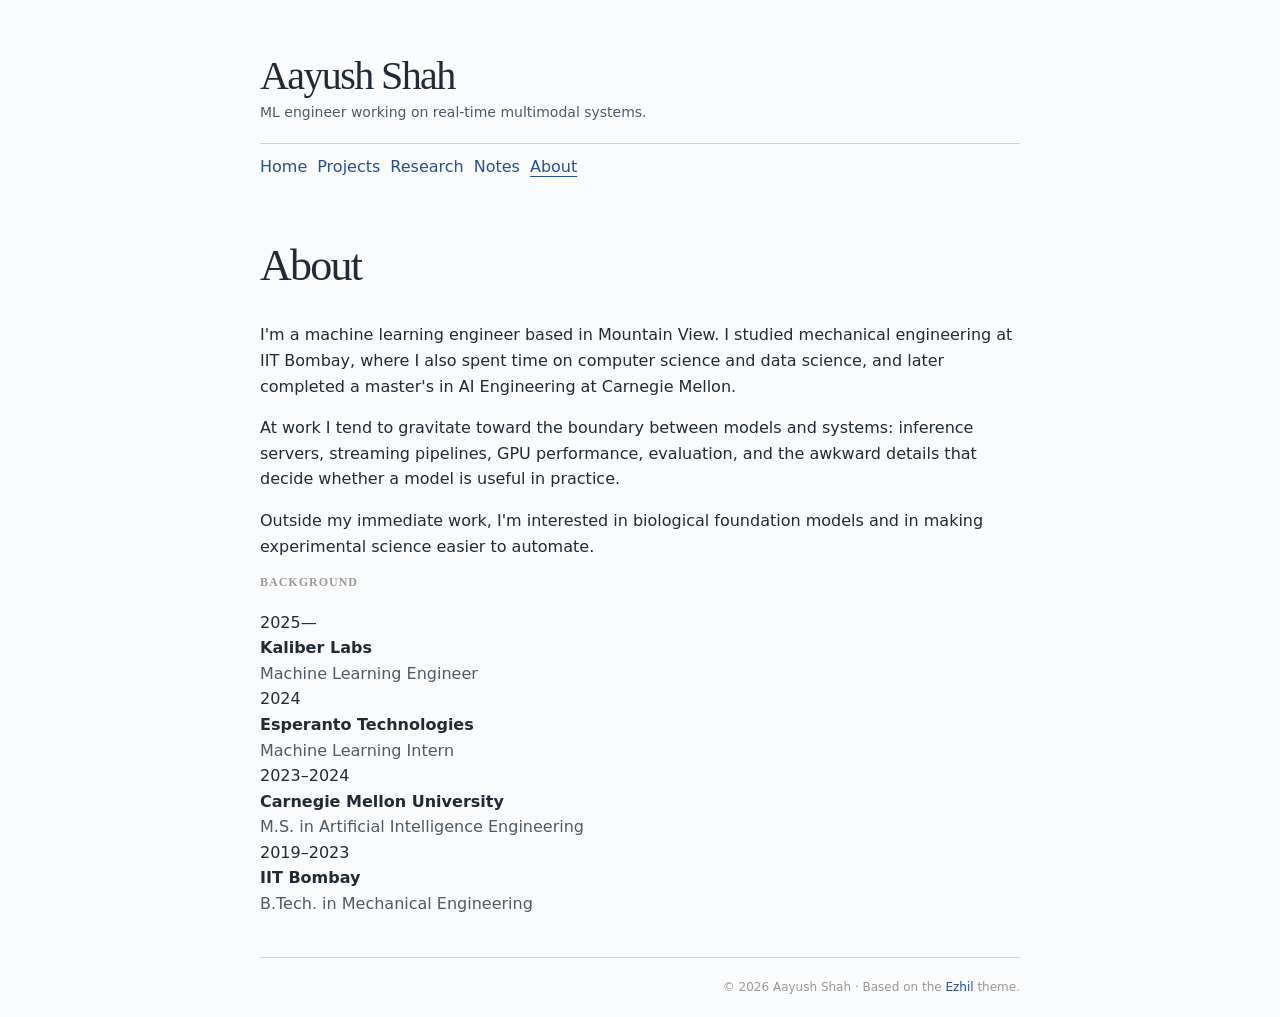
==== about.html @ 6363c4df "Publish Aayush Shah’s personal portfolio" ====
<!doctype html>
<html lang="en">
<head>
  <meta charset="utf-8">
  <meta name="viewport" content="width=device-width, initial-scale=1">
  <meta name="description" content="About Aayush Shah.">
  <title>About — Aayush Shah</title>
  <link rel="preconnect" href="https://fonts.googleapis.com">
  <link rel="preconnect" href="https://fonts.gstatic.com" crossorigin>
  <link href="https://fonts.googleapis.com/css?family=Ubuntu:300,400,300italic,400italic%7CRaleway:200,300&display=swap" rel="stylesheet">
  <link rel="stylesheet" href="css/normalize.css">
  <link rel="stylesheet" href="css/main.css">
  <link rel="stylesheet" href="css/aayush.css">
</head>
<body>
  <div class="container wrapper">
    <header class="header">
      <h1 class="site-title"><a href="index.html">Aayush Shah</a></h1>
      <div class="site-description"><h2>ML engineer working on real-time multimodal systems.</h2></div>
      <nav class="nav" aria-label="Main navigation"><ul class="flat"><li><a href="index.html">Home</a></li><li><a href="projects.html">Projects</a></li><li><a href="research.html">Research</a></li><li><a href="notes.html">Notes</a></li><li><a href="about.html" aria-current="page">About</a></li></ul></nav>
    </header>

    <main class="post">
      <header class="post-header"><h1 class="title">About</h1></header>
      <p>I'm a machine learning engineer based in Mountain View. I studied mechanical engineering at IIT Bombay, where I also spent time on computer science and data science, and later completed a master's in AI Engineering at Carnegie Mellon.</p>
      <p>At work I tend to gravitate toward the boundary between models and systems: inference servers, streaming pipelines, GPU performance, evaluation, and the awkward details that decide whether a model is useful in practice.</p>
      <p>Outside my immediate work, I'm interested in biological foundation models and in making experimental science easier to automate.</p>

      <section class="section timeline">
        <h2 class="section-header">Background</h2>
        <div class="post"><div class="meta">2025—</div><strong>Kaliber Labs</strong><br><span class="quiet">Machine Learning Engineer</span></div>
        <div class="post"><div class="meta">2024</div><strong>Esperanto Technologies</strong><br><span class="quiet">Machine Learning Intern</span></div>
        <div class="post"><div class="meta">2023–2024</div><strong>Carnegie Mellon University</strong><br><span class="quiet">M.S. in Artificial Intelligence Engineering</span></div>
        <div class="post"><div class="meta">2019–2023</div><strong>IIT Bombay</strong><br><span class="quiet">B.Tech. in Mechanical Engineering</span></div>
      </section>

    </main>
  </div>

  <footer class="footer wrapper"><nav class="nav"><div>© 2026 Aayush Shah · Based on the <a href="https://github.com/vividvilla/ezhil">Ezhil</a> theme.</div></nav></footer>
</body>
</html>
---- css/main.css ----
body {
    /* Sticky footer: content grows to fill the viewport, footer sits below it. */
    display: flex;
    flex-direction: column;
    min-height: 100vh;
    font-family: "ubuntu", sans-serif;
    font-weight: 400;
    color: #333;
    line-height: 1.6;
    font-size: 16px;
}

a, a:hover {
    color: #a00;
    text-decoration: none;
    word-break: break-word;
}

html,button,input,select,textarea {
    color: #333;
}

::-moz-selection {
    background: #b3d4fc;
    text-shadow: none;
}

::selection {
    background: #b3d4fc;
    text-shadow: none;
}

hr {
    display: block;
    height: 1px;
    border: 0;
    border-top: 1px solid #ccc;
    margin: 1rem 0;
    padding: 0;
}

img {
    margin: 10px auto 10px auto;
    max-width: 100%;
    display: block;
}

a img {
    border:none;
}

figure {
    margin: 0;
    text-align: center;
}

fieldset {
    border: 0;
    margin: 0;
    padding: 0;
}

textarea {
    resize: vertical;
}

blockquote {
    margin-left: 1rem;
    font-style: italic;
    font-size: 1.4rem;
    font-family: Georgia,bitstream charter,serif;
    border-left: 3px solid;
    border-color: #a00;
    padding-left: 20px;
}

blockquote cite {
    font-size: 70%;
    opacity: .8;
}

blockquote em {
    font-weight: 600;
}

a,a:hover {
    color: #a00;
    text-decoration: none
}

a:hover {
    text-decoration: underline
}

h1,h2,h3,h4,h5,h6 {
    font-family: raleway,sans-serif;
    line-height: 1.2;
    color: #333;
    font-weight: 200;
}

h1 {
    font-size: 2.75rem;
}

h2 {
    font-size: 2rem;
}

h3 {
    font-size: 1.6rem;
}

h4 {
    font-size: 1.2rem;
}

h5 {
    font-size: 1rem;
}

h6 {
    font-size: .9rem;
}

.align-center {
    text-align: center;
}

.align-left {
    text-align: left;
}

.align-right {
    text-align: right;
}

.container {
    max-width: 800px;
}

ul {
    padding-left: 15px;
}

ul.flat {
    margin: 0;
    padding: 0;
}

ul.flat li {
    display: inline-block;
    list-style: none;
    margin-left: 0;
}

.prevent-collapse {
    min-height: .1rem
}

.page-title {
    margin: 0;
}

.smaller {
    font-size: 70%;
}

ul {
    list-style: disc inside;
}

.site-title a {
	color: #333;
	text-decoration: none !important;
}

.post ul li {
    margin-bottom: 10px;
}

.post ul li p {
    display: inline;
}

.highlight pre {
    margin-bottom: 0;
    margin-top: 0;
    padding: 20px;
}

/* Fallback only: the syntax highlighting style paints its own background. */
.highlight {
    background-color: #FAFAFA;
}

code {
    font-family: ui-monospace, SFMono-Regular, Menlo, Consolas, monospace;
    font-size: 85%;
    background-color: #f4f4f4;
    border-radius: 4px;
    padding: 0.15em 0.35em;
}

pre code {
    display: inline-block;
    font-size: 100%;
    background-color: transparent;
    border-radius: 0;
    padding: 0;
}

pre {
    overflow-x: auto;
}
  

.wrapper {
    width: 100%;
    max-width: 760px;
    margin: 0 auto;
}

.container {
    margin-top: 50px;
    flex: 1 0 auto;
}

.header {
    margin-bottom: 20px;
    padding-bottom: 20px;
}

.header h1,
.header h2 {
    margin: 0;
    padding: 0;
    font-size: 2rem;
    line-height: 1.3em;
}

.header h2 {
    font-size: 1.125rem;
}

.header nav {
    margin-top: 20px;
    border-top: 1px solid #f4f4f4;
}

.header nav ul,
.header nav li {
    margin: 0;
}

.header nav ul.flat {
    padding: 0;
}

.header nav ul.flat li {
    display: inline-block;
    list-style: none;
    margin-left: 0;
    margin-right: 10px;
    margin-top: 10px;
    text-transform: capitalize;
}

.header .site-description {
    display: flex;
    justify-content: space-between;
}

.header .site-description nav {
    margin: 0;
    padding: 0;
    border: none;
    min-width: 50px;
    margin-left: 15px;
}

.header .site-description nav ul svg {
    max-height: 15px;
}

/* Only rendered once the inline script has resolved a theme, so it stays
   hidden when JavaScript is unavailable and the button would do nothing. */
.header nav ul.flat li.theme-switch {
    display: none;
}

[data-theme] .header nav ul.flat li.theme-switch {
    display: inline-block;
}

.theme-switch button {
    padding: 0;
    border: 0;
    background: none;
    color: #a00;
    cursor: pointer;
    line-height: 1;
    vertical-align: middle;
}

.theme-switch .icon-to-light,
[data-theme="dark"] .theme-switch .icon-to-dark {
    display: none;
}

[data-theme="dark"] .theme-switch .icon-to-light {
    display: inline-block;
}

.section .section-header {
    font-size: 0.75rem;
    font-weight: 600;
    text-transform: uppercase;
    color: #999;
    margin-bottom: 20px;
    letter-spacing: 1px;
}

.recent-posts .posts .post {
    margin-bottom: 30px;
}

.recent-posts .posts .post .meta,
.post .post-header .meta,
.list .posts .post .meta {
    font-size: 0.725rem;
    color: #999;
    margin-bottom: 4px;
}

.post .post-header {
    margin-bottom: 30px;
}

.post .post-header .title {
    margin: 0;
}

.post-tags a {
	margin-right: 5px;
}

.post .post-header .meta {
    padding-left: 5px;
    margin-top: 10px;
}

.post .draft-label {
    color: #a00;
    text-decoration: none;
    padding: 2px 4px;
    border-radius: 4px;
    margin-left: 6px;
    background-color: #f9f2f4;
}

.post-tags .tags li {
    margin-bottom: 0;
    margin-top: 20px;
}

.post-tags .tags a {
    display: inline-block;
    border: 1px solid #a00;
    border-radius: 4px;
    padding: 0px 6px;
    color: #a00;
    line-height: 20px;
    font-size: 12px;
    text-decoration: none;
    margin: 0 1px;
}

.list .posts .post .meta {
    margin-bottom: 0;
    margin-left: 5px;
}

.footer {
    text-align: right;
    font-size: 0.75em;
    color: #999;
    border-top: 1px solid #f4f4f4;
    padding: 20px 0;
    margin-top: 40px;
    flex-shrink: 0;
}

.page-title {
    margin-bottom: 0;
}

.tag-cloud {
    margin-top: 20px;
}

.tag-cloud a {
    margin-right: 15px;
}

.pagination {
    margin: 0;
    padding: 0;
    text-align: left;
    display: flex;
    justify-content: space-between;
}

.pagination li {
    list-style: none;
    display: inline-block;
    margin: 0;
    padding: 0;
}

.pagination .page-prev {
    margin-right: 20px;
    padding-right: 20px;
}

.pagination .page-item.page-prev {
    text-align: left;
}

.pagination .page-item.page-next {
    text-align: right;
}

table th {
    background-color: #f4f4f4;
}

table th, table td {
    padding: 10px 20px;
    border: 1px solid #dddddd;
}

@media (max-width: 767px) {
    body {
        padding: 20px;
    }

    h1 {
        font-size: 1.8rem;
    }

    h2 {
        font-size: 1.6rem;
    }

    h3 {
        font-size: 1.2rem;
    }

    h4 {
        font-size: 1rem;
    }

    .container {
        margin-top: 10px;
    }
}
---- css/aayush.css ----
:root { --page:#fafbfc; --ink:#202b35; --blue:#274f96; --line:#cad3d9; --muted:#4e5b65; }
html,body {background:var(--page);color:var(--ink)}
body {font-family:system-ui,sans-serif}
.wrapper {width:min(90%,760px)}
h1,h2,h3,h4,.header h1,.site-title a {color:var(--ink);font-family:Georgia,serif;font-weight:normal;letter-spacing:-.04em}
.header {margin-bottom:40px}
.header h1 {font-size:2.5rem}.header h2 {font:14px/1.5 system-ui,sans-serif;color:var(--muted);letter-spacing:0}
.header nav,.footer,.project-entry,.publication {border-color:var(--line)}
a,a:hover,.footer a,.post a {color:var(--blue);text-underline-offset:4px}
.header nav a[aria-current] {text-decoration:underline}
a:focus-visible {outline:3px solid var(--blue);outline-offset:3px}
.quiet,.project-entry-result,.project-kicker,.project-hero-figure figcaption {color:var(--muted)}
.project-entry,.publication,.project-section {margin-bottom:35px}
.project-entry h2,.publication h2 {margin:6px 0;font-size:1.6rem}
.project-entry p,.publication p {margin-top:4px}
.project-kicker,.project-entry-result,.project-hero-figure figcaption {font:12px/1.5 ui-monospace,monospace}
.project-kicker {margin-bottom:12px}
.project-note .post-header .title {font-size:clamp(34px,5vw,54px)}
.project-hero-figure {margin:32px 0}.project-hero-figure img {width:100%;border:1px solid var(--line)}
.project-hero-figure figcaption {text-align:left}
.project-facts {display:flex;flex-wrap:wrap;gap:22px;padding:16px 0;border-block:1px solid var(--line)}
.project-facts div {flex:1;min-width:100px}
.project-facts dt {font-size:13px}.project-facts dd {margin:4px 0;font:24px Georgia,serif}
.confidential-note,.site-note {background:#e8f1ed;padding:16px;border-left:3px solid #dc522d}
.section-header {color:var(--muted)}
@media(max-width:767px){.wrapper{width:90%;padding:0}.container{margin-top:24px}.header nav ul.flat li{margin-right:10px}}
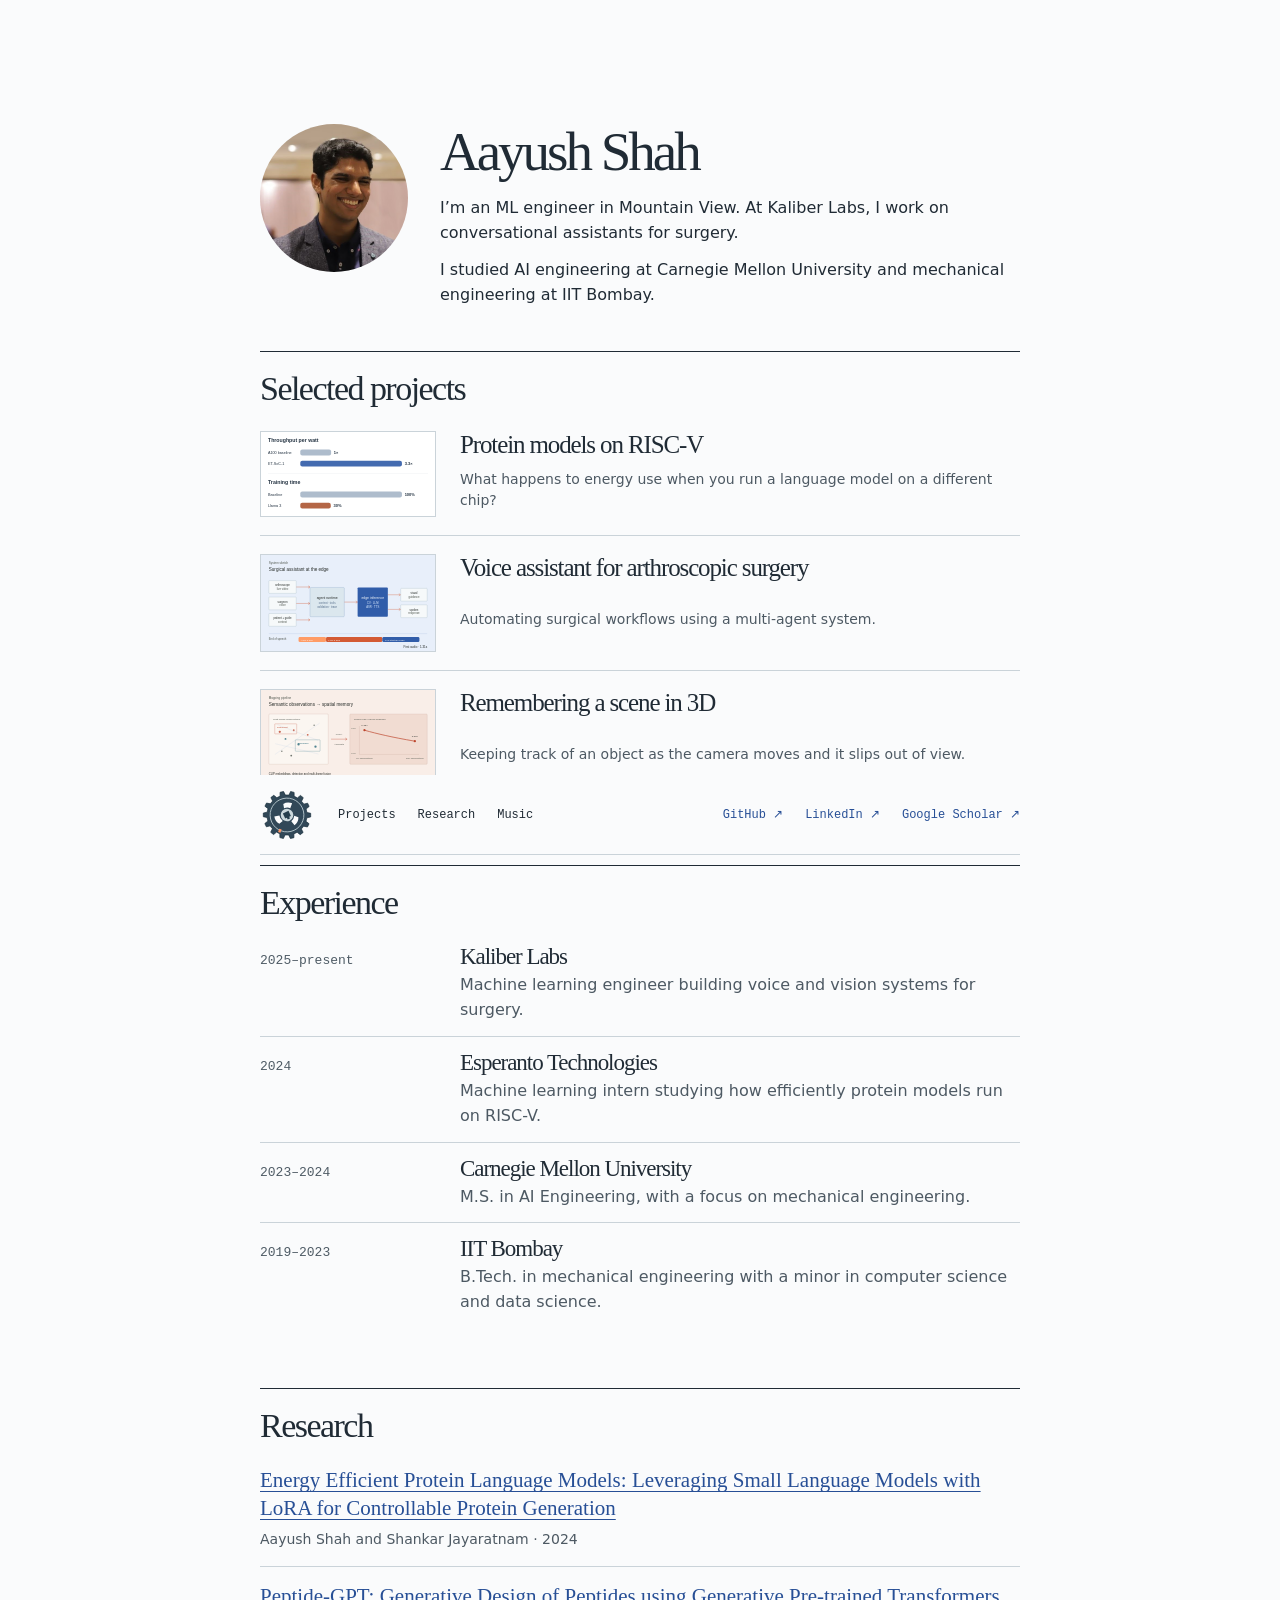
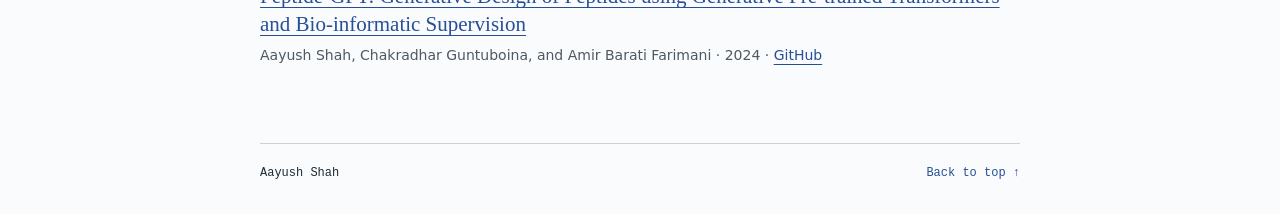
==== commit d2749e76: "Refine project pages and research links, and add a piano music collection" ====
--- a/about.html
+++ b/about.html
@@ -1,42 +1,4 @@
 <!doctype html>
-<html lang="en">
-<head>
-  <meta charset="utf-8">
-  <meta name="viewport" content="width=device-width, initial-scale=1">
-  <meta name="description" content="About Aayush Shah.">
-  <title>About — Aayush Shah</title>
-  <link rel="preconnect" href="https://fonts.googleapis.com">
-  <link rel="preconnect" href="https://fonts.gstatic.com" crossorigin>
-  <link href="https://fonts.googleapis.com/css?family=Ubuntu:300,400,300italic,400italic%7CRaleway:200,300&display=swap" rel="stylesheet">
-  <link rel="stylesheet" href="css/normalize.css">
-  <link rel="stylesheet" href="css/main.css">
-  <link rel="stylesheet" href="css/aayush.css">
-</head>
-<body>
-  <div class="container wrapper">
-    <header class="header">
-      <h1 class="site-title"><a href="index.html">Aayush Shah</a></h1>
-      <div class="site-description"><h2>ML engineer working on real-time multimodal systems.</h2></div>
-      <nav class="nav" aria-label="Main navigation"><ul class="flat"><li><a href="index.html">Home</a></li><li><a href="projects.html">Projects</a></li><li><a href="research.html">Research</a></li><li><a href="notes.html">Notes</a></li><li><a href="about.html" aria-current="page">About</a></li></ul></nav>
-    </header>
-
-    <main class="post">
-      <header class="post-header"><h1 class="title">About</h1></header>
-      <p>I'm a machine learning engineer based in Mountain View. I studied mechanical engineering at IIT Bombay, where I also spent time on computer science and data science, and later completed a master's in AI Engineering at Carnegie Mellon.</p>
-      <p>At work I tend to gravitate toward the boundary between models and systems: inference servers, streaming pipelines, GPU performance, evaluation, and the awkward details that decide whether a model is useful in practice.</p>
-      <p>Outside my immediate work, I'm interested in biological foundation models and in making experimental science easier to automate.</p>
-
-      <section class="section timeline">
-        <h2 class="section-header">Background</h2>
-        <div class="post"><div class="meta">2025—</div><strong>Kaliber Labs</strong><br><span class="quiet">Machine Learning Engineer</span></div>
-        <div class="post"><div class="meta">2024</div><strong>Esperanto Technologies</strong><br><span class="quiet">Machine Learning Intern</span></div>
-        <div class="post"><div class="meta">2023–2024</div><strong>Carnegie Mellon University</strong><br><span class="quiet">M.S. in Artificial Intelligence Engineering</span></div>
-        <div class="post"><div class="meta">2019–2023</div><strong>IIT Bombay</strong><br><span class="quiet">B.Tech. in Mechanical Engineering</span></div>
-      </section>
-
-    </main>
-  </div>
-
-  <footer class="footer wrapper"><nav class="nav"><div>© 2026 Aayush Shah · Based on the <a href="https://github.com/vividvilla/ezhil">Ezhil</a> theme.</div></nav></footer>
-</body>
-</html>
+<html lang="en"><head><meta charset="utf-8"><meta name="viewport" content="width=device-width,initial-scale=1">
+<title>Experience · Aayush Shah</title><meta http-equiv="refresh" content="0; url=index.html#experience"></head>
+<body><p><a href="index.html#experience">Go to experience</a></p></body></html>
